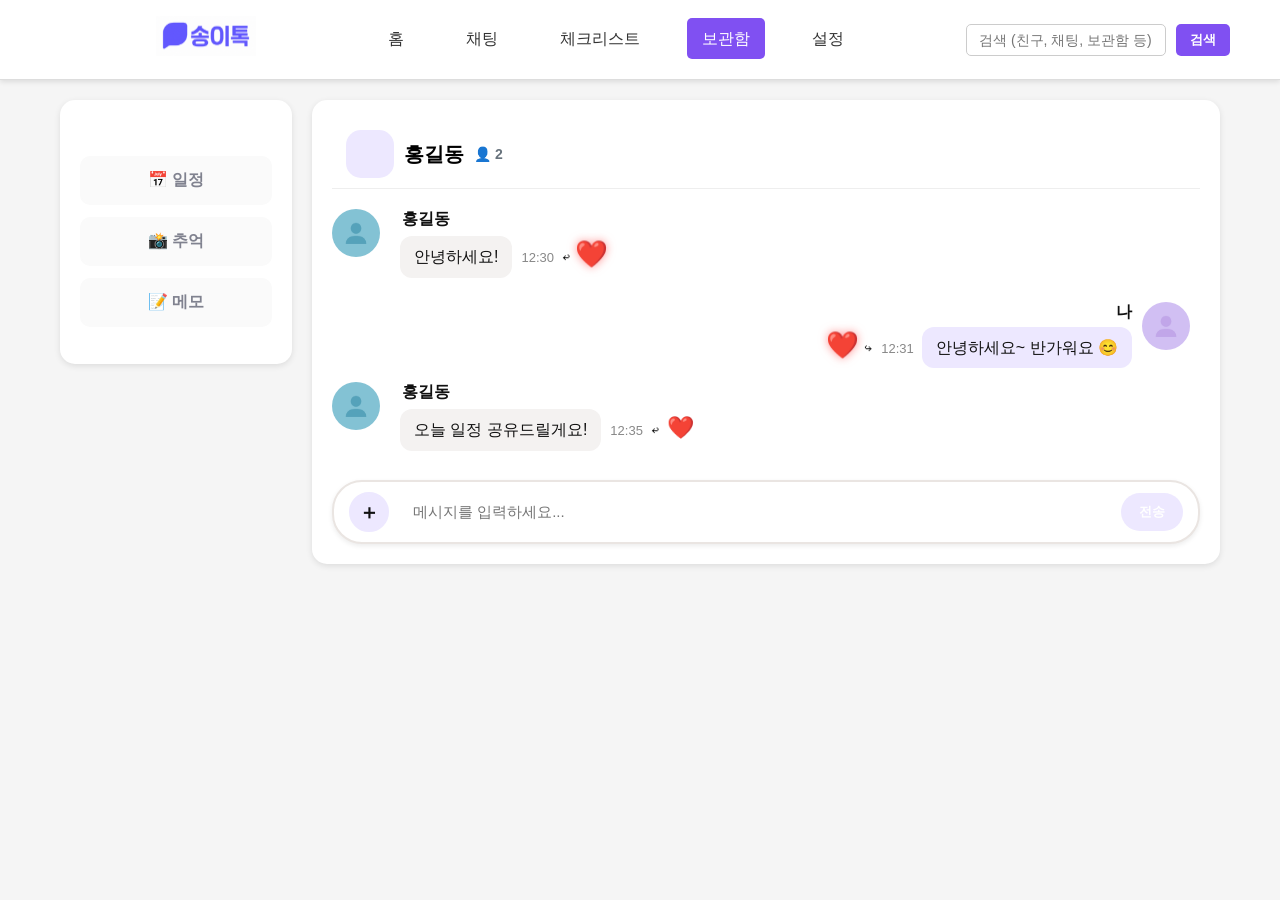
==== 9_마라탕공주들_chat_detail.html @ b8c15e9b "html 파일명 수정" ====
<!DOCTYPE html>
<html lang="ko">
<head>
  <meta charset="UTF-8">
  <title>송이톡 - 친구들과 소통하는 공간</title>
  <link rel="stylesheet" href="style.css">
  <link rel="stylesheet" href="chat_detail.css">
</head>
<body>

<!-- 네비게이션 -->
<nav>
  <div class="logo">
    <a href="9_마라탕공주들_index.html"><img src="images/9_logo.svg" alt="송이톡 로고"></a>
  </div>  
  <ul class="menu">
    <li><a href="9_마라탕공주들_index.html">홈</a></li>
    <li><a href="9_마라탕공주들_chat_list.html">채팅</a></li>
    <li><a href="9_마라탕공주들_checklist.html">체크리스트</a></li>
    <li><a href="9_마라탕공주들_history.html" class="active">보관함</a></li>
    <li><a href="9_마라탕공주들_setting.html">설정</a></li>
  </ul>
  <div class="search-container">
    <input type="text" placeholder="검색 (친구, 채팅, 보관함 등)">
    <button>검색</button>
  </div>
</nav>

<!-- 메인 컨테이너 -->
<div class="container">

  <!-- 왼쪽 사이드바 -->
  <div class="sidebar">
    <h3></h3>

    <div class="widget-box">
      <a href="checklist.html" class="widget-item">📅 일정</a>
      <a href="history.html" class="widget-item">📸 추억</a>

      <input type="checkbox" id="memo-toggle" hidden>
      <label for="memo-toggle" class="widget-item">📝 메모</label>
      <div class="memo-box">
        <textarea placeholder="메모를 작성하세요..."></textarea>
      </div>
    </div>
  </div>

  <!-- 오른쪽 채팅 영역 -->
  <div class="chat-window">
    <div class="chat-header">
      <h2>홍길동</h2>
      <div class="member-count">2</div>
    </div>

    <div class="chat-messages">
      <div class="message friend">
        <img src="images/카톡 기본프로필 사진.jpg" alt="홍길동" class="chat-img">
        
        <div class="chat-content">
          <div class="chat-name">홍길동</div>

          <div class="bubble-row">
            <div class="bubble">안녕하세요!</div>
            <div class="meta">
              <span class="time">12:30</span>
              <span class="reply">↩</span>
              <input type="checkbox" id="heart1" checked>
              <label for="heart1" class="heart">❤️</label>
            </div>
          </div>
        </div>
      </div>
    </div>

      <div class="message me">
        <img src="images/profile.jpg" alt="홍길동" class="chat-img">

        <div class="chat-content">
          <div class="chat-name">나</div>

          <div class="bubble-row">
            <div class="bubble">안녕하세요~ 반가워요 😊</div>
            <div class="meta">
              <span class="time">12:31</span>
              <span class="reply">↪</span>
              <input type="checkbox" id="heart2" checked>
              <label for="heart2" class="heart">❤️</label>
            </div>
          </div>
        </div>
      </div>

      <div class="message friend">
        <img src="images/카톡 기본프로필 사진.jpg" alt="홍길동" class="chat-img">

        <div class="chat-content">
          <div class="chat-name">홍길동</div>

          <div class="bubble-row">
            <div class="bubble">오늘 일정 공유드릴게요!</div>
            <div class="meta">
              <span class="time">12:35</span>
              <span class="reply">↩</span>
              <input type="checkbox" id="heart3">
              <label for="heart3" class="heart">❤️</label>
            </div>
          </div>
        </div>
      </div>


    <div class="chat-input">
      <label for="file-upload" class="attach-btn">＋</label>
      <input type="file" id="file-upload" hidden>
      <input type="text" placeholder="메시지를 입력하세요...">
      <button class="send-btn">전송</button>
    </div>
  </div>

</div>

</body>
</html>
---- style.css ----
@import url("css/index.css");
@import url("css/chat_list.css");
@import url("css/chat_detail.css");
@import url("css/checklist.css");
@import url("css/history.css");
@import url("css/setting.css");


/* ----------------- 공통 ----------------- */
body {
  margin: 0;
  font-family: 'Pretendard', sans-serif;
  background-color: #f5f5f5;
  padding-top: 80px;
}

nav {
  position: fixed;
  top: 0;
  left: 0;
  width: 100%;
  height: 80px;
  background-color: #fff;
  display: flex;
  justify-content: space-between;
  align-items: center;
  padding: 0 50px;
  box-shadow: 0 2px 5px rgba(0,0,0,0.1);
  z-index: 1000;
}

.logo {
  font-size: 28px;
  font-weight: bold;
  color: #333;
}

.logo img {
  width: 40%;
  min-width: 100px;
  margin-left: 100px;
}

.menu {
  display: flex;
  gap: 70px;
  list-style: none;
  margin: 0;
  padding: 0;
}


.menu li a {
  text-decoration: none;
  color: #333;
  font-weight: 500;
  padding: 12px 15px;
  transition: all 0.3s ease;
}

.menu li a:hover,
.menu li a.active {
  color: #fff;
  background-color: #8050f2;
  border-radius: 5px;
}

.search-container {
  display: flex;
  align-items: center;
  gap: 10px;
  flex-shrink: 0;
  margin-left: 20px;
}

.search-container input[type="text"] {
  padding: 7px 12px;
  border-radius: 5px;
  border: 1px solid #ccc;
}

.search-container button {
  padding: 7px 14px;
  border: none;
  background-color: #8050F2;
  color: #fff;
  border-radius: 5px;
  cursor: pointer;
  transition: all 0.3s ease;
}

.search-container button:hover {
  background-color: #8050f2;
}

/* 링크 밑줄 제거 */
a {
  text-decoration: none;
}

/* 공통 반응형 */
@media (max-width: 900px) {
  .container {
    flex-direction: column;
    align-items: center;
  }

  nav {
    padding: 0 20px;
  }
}
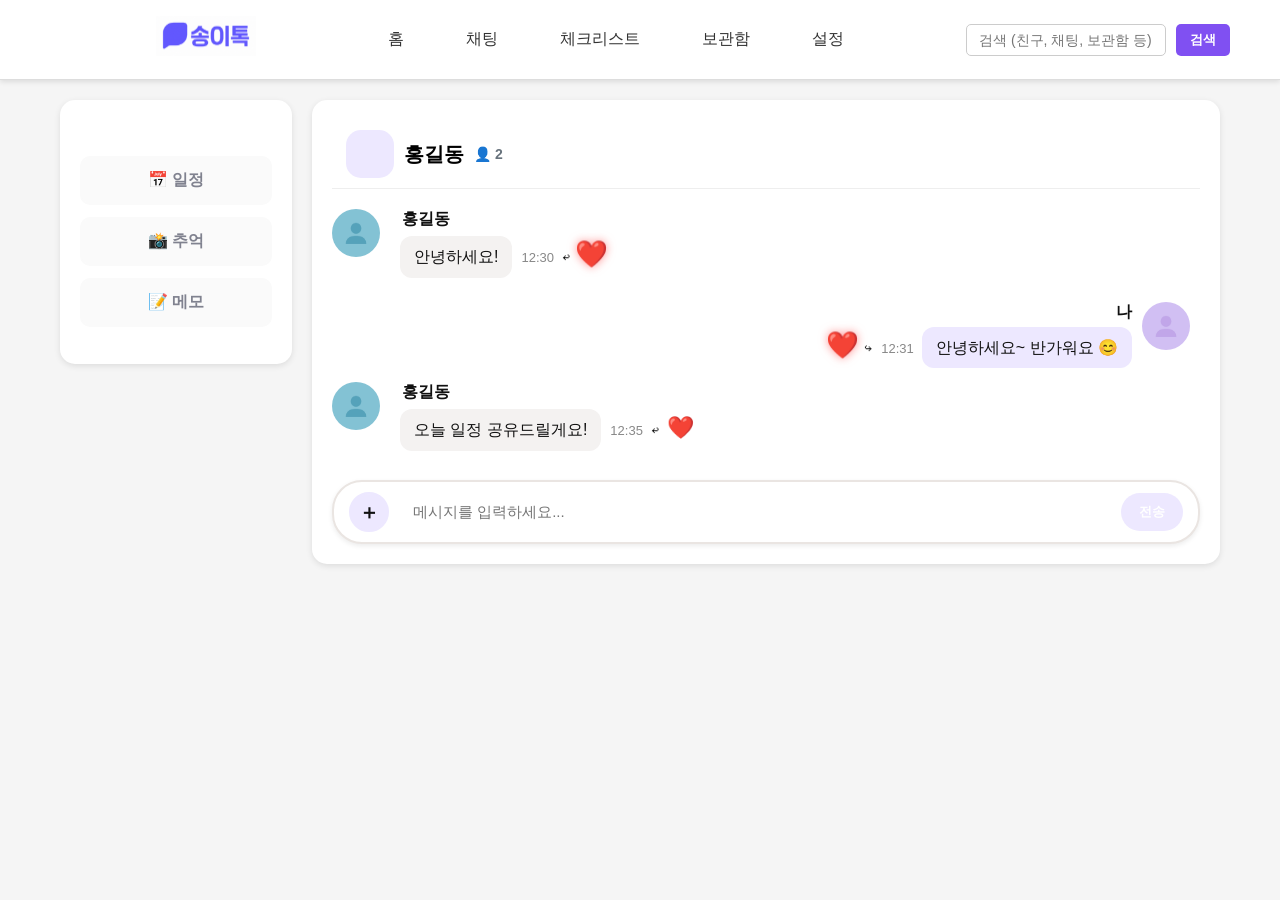
==== commit 32d94e21: "네비 하이라이트 수정" ====
--- a/9_마라탕공주들_chat_detail.html
+++ b/9_마라탕공주들_chat_detail.html
@@ -17,7 +17,7 @@
     <li><a href="9_마라탕공주들_index.html">홈</a></li>
     <li><a href="9_마라탕공주들_chat_list.html">채팅</a></li>
     <li><a href="9_마라탕공주들_checklist.html">체크리스트</a></li>
-    <li><a href="9_마라탕공주들_history.html" class="active">보관함</a></li>
+    <li><a href="9_마라탕공주들_history.html">보관함</a></li>
     <li><a href="9_마라탕공주들_setting.html">설정</a></li>
   </ul>
   <div class="search-container">
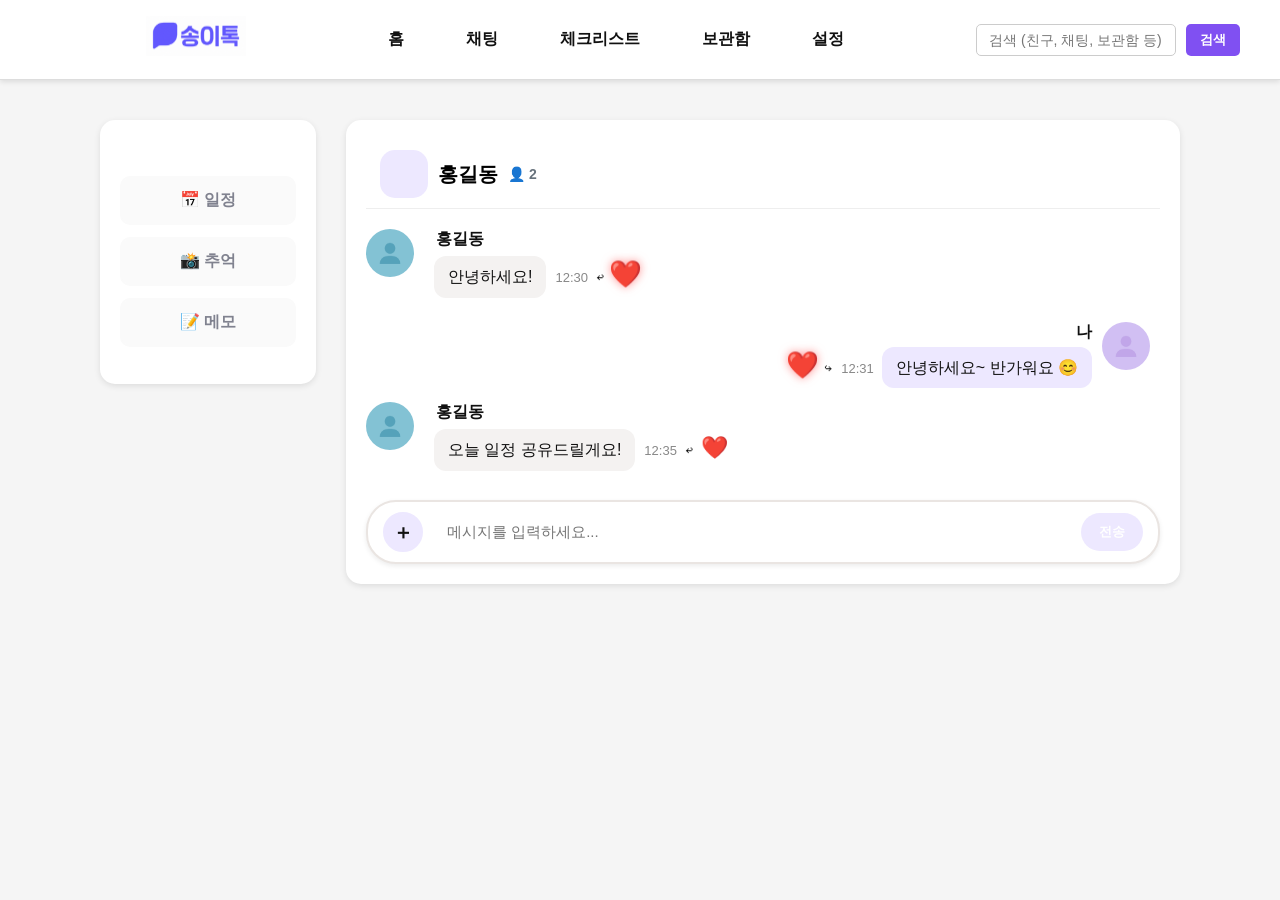
==== commit c9d60b38: "Update 9_마라탕공주들_chat_detail.html" ====
--- a/9_마라탕공주들_chat_detail.html
+++ b/9_마라탕공주들_chat_detail.html
@@ -3,8 +3,8 @@
 <head>
   <meta charset="UTF-8">
   <title>송이톡 - 친구들과 소통하는 공간</title>
-  <link rel="stylesheet" href="style.css">
-  <link rel="stylesheet" href="chat_detail.css">
+  <link rel="stylesheet" href="9_마라탕공주들_style.css">
+  <link rel="stylesheet" href="9_마라탕공주들_chat_detail.css">
 </head>
 <body>
 
@@ -34,8 +34,8 @@
     <h3></h3>
 
     <div class="widget-box">
-      <a href="checklist.html" class="widget-item">📅 일정</a>
-      <a href="history.html" class="widget-item">📸 추억</a>
+      <a href="9_마라탕공주들_checklist.html" class="widget-item">📅 일정</a>
+      <a href="9_마라탕공주들_history.html" class="widget-item">📸 추억</a>
 
       <input type="checkbox" id="memo-toggle" hidden>
       <label for="memo-toggle" class="widget-item">📝 메모</label>
@@ -54,7 +54,7 @@
 
     <div class="chat-messages">
       <div class="message friend">
-        <img src="images/카톡 기본프로필 사진.jpg" alt="홍길동" class="chat-img">
+        <img src="images/9_카톡 기본프로필 사진.jpg" alt="홍길동" class="chat-img">
         
         <div class="chat-content">
           <div class="chat-name">홍길동</div>
@@ -73,7 +73,7 @@
     </div>
 
       <div class="message me">
-        <img src="images/profile.jpg" alt="홍길동" class="chat-img">
+        <img src="images/9_profile.jpg" alt="홍길동" class="chat-img">
 
         <div class="chat-content">
           <div class="chat-name">나</div>
@@ -91,7 +91,7 @@
       </div>
 
       <div class="message friend">
-        <img src="images/카톡 기본프로필 사진.jpg" alt="홍길동" class="chat-img">
+        <img src="images/9_카톡 기본프로필 사진.jpg" alt="홍길동" class="chat-img">
 
         <div class="chat-content">
           <div class="chat-name">홍길동</div>
--- a/9_마라탕공주들_style.css
+++ b/9_마라탕공주들_style.css
@@ -0,0 +1,111 @@
+@import url("css/9_마라탕공주들_index.css");
+@import url("css/9_마라탕공주들_chat_list.css");
+@import url("css/9_마라탕공주들_chat_detail.css");
+@import url("css/9_마라탕공주들_checklist.css");
+@import url("css/9_마라탕공주들_history.css");
+@import url("css/9_마라탕공주들_setting.css");
+
+
+/* ----------------- 공통 ----------------- */
+body {
+  margin: 0;
+  font-family: 'Pretendard', sans-serif;
+  background-color: #f5f5f5;
+  padding-top: 80px;
+}
+
+nav {
+  position: fixed;
+  top: 0;
+  left: 0;
+  width: 100%;
+  height: 80px;
+  background-color: #fff;
+  display: flex;
+  justify-content: space-between;
+  align-items: center;
+  padding: 0 50px;
+  box-shadow: 0 2px 5px rgba(0,0,0,0.1);
+  z-index: 1000;
+}
+
+.logo {
+  font-size: 28px;
+  font-weight: bold;
+  color: #333;
+}
+
+.logo img {
+  width: 40%;
+  min-width: 100px;
+  margin-left: 100px;
+}
+
+.menu {
+  display: flex;
+  gap: 70px;
+  list-style: none;
+  margin: 0;
+  padding: 0;
+}
+
+
+.menu li a {
+  text-decoration: none;
+  color: #333;
+  font-weight: 500;
+  padding: 12px 15px;
+  transition: all 0.3s ease;
+}
+
+.menu li a:hover,
+.menu li a.active {
+  color: #fff;
+  background-color: #8050f2;
+  border-radius: 5px;
+}
+
+.search-container {
+  display: flex;
+  align-items: center;
+  gap: 10px;
+  flex-shrink: 0;
+  margin-left: 20px;
+}
+
+.search-container input[type="text"] {
+  padding: 7px 12px;
+  border-radius: 5px;
+  border: 1px solid #ccc;
+}
+
+.search-container button {
+  padding: 7px 14px;
+  border: none;
+  background-color: #8050F2;
+  color: #fff;
+  border-radius: 5px;
+  cursor: pointer;
+  transition: all 0.3s ease;
+}
+
+.search-container button:hover {
+  background-color: #8050f2;
+}
+
+/* 링크 밑줄 제거 */
+a {
+  text-decoration: none;
+}
+
+/* 공통 반응형 */
+@media (max-width: 900px) {
+  .container {
+    flex-direction: column;
+    align-items: center;
+  }
+
+  nav {
+    padding: 0 20px;
+  }
+}
--- a/9_마라탕공주들_chat_detail.css
+++ b/9_마라탕공주들_chat_detail.css
@@ -0,0 +1,390 @@
+/* ===== 전체 레이아웃 ===== */
+.container {
+  display: flex;
+  align-items: flex-start;
+  justify-content: center;
+  gap: 30px;
+  padding: 40px 60px;
+  box-sizing: border-box;
+}
+
+/* ===== 네비게이션 ===== */
+nav {
+  display: flex;
+  align-items: center;
+  justify-content: space-between;
+  padding: 14px 40px;
+  background-color: #fff;
+  border-bottom: 1px solid #ddd;
+  overflow: visible; 
+  flex-wrap: nowrap; 
+  box-sizing: border-box;
+}
+
+nav .logo {
+  display: flex;
+  align-items: center;
+  justify-content: center;
+}
+nav .logo img {
+  height: 50px;
+  border-radius: 6px;
+  padding: 6px;
+  flex-shrink: 0;
+}
+
+
+nav .menu {
+  display: flex;
+  list-style: none;
+  gap: 32px;
+  margin: 0;
+  padding: 0;
+  flex-shrink: 0;
+}
+
+nav .menu a {
+  text-decoration: none;
+  color: #111;
+  font-weight: 600;
+  font-size: 16px;
+}
+nav .menu a:hover {
+  color: #8050F2;
+}
+
+/* 검색창 */
+.search-container {
+  overflow: visible;
+  white-space: nowrap;
+}
+
+.search-container input {
+  width: 200px;
+  font-size: 14px;
+  box-sizing: border-box;
+}
+
+.search-container button {
+  font-weight: 600;
+  flex-shrink: 0;
+  white-space: nowrap;
+}
+
+.sidebar {
+  flex: 0 0 20%;
+  max-width: 280px;
+  background-color: #ffffff;
+  border-radius: 15px;
+  padding: 25px 20px;
+  box-shadow: 0 2px 6px rgba(0,0,0,0.1);
+  display: flex;
+  flex-direction: column;
+  align-items: center;
+}
+
+.widget-box {
+  display: flex;
+  flex-direction: column;
+  gap: 12px;
+  width: 100%;
+}
+
+.widget-item {
+  background-color: #fafafa;
+  border: 2px solid #fafafa;
+  border-radius: 10px;
+  text-align: center;
+  padding: 12px 0;
+  font-weight: 600;
+  color: #80828f;
+  transition: all 0.25s ease;
+  cursor: pointer;
+}
+
+.widget-item:hover {
+  background-color: #8050F2;
+  transform: scale(1.03);
+  color:#fff
+}
+
+.memo-box {
+  max-height: 0;
+  overflow: hidden;
+  transition: max-height 0.4s ease;
+}
+
+.memo-box textarea {
+  width: 100%;
+  height: 80px;
+  margin-top: 10px;
+  padding: 10px;
+  border-radius: 8px;
+  border: 1px solid #8050F2;
+  resize: none;
+  outline: none;
+  box-sizing: border-box; 
+}
+
+#memo-toggle:checked + label + .memo-box {
+  max-height: 200px;
+}
+
+.chat-window {
+  flex: 1;
+  max-width: 900px;
+  background-color: #ffffff;
+  border-radius: 15px;
+  box-shadow: 0 2px 6px rgba(0,0,0,0.1);
+  padding: 20px;
+  display: flex;
+  flex-direction: column;
+}
+
+.chat-header {
+  font-weight: 700;
+  border-bottom: 1px solid #eee;
+  margin-bottom: 10px;
+  padding-bottom: 8px;
+  display: flex;
+  align-items: center;
+  gap: 10px; 
+  padding: 10px 14px;
+}
+
+.chat-header::before {
+  content: "";
+  display: inline-block;
+  width: 48px;
+  height: 48px;
+  background-color: #EDE8FF; 
+  border-radius: 15px; 
+}
+
+.chat-header h2 {
+  font-size: 20px;
+  font-weight: 600;
+  margin: 0;
+}
+
+.chat-header .member-count {
+  display: flex;
+  align-items: center;
+  gap: 4px;
+  font-size: 14px;
+  color: #67727C;
+}
+
+.chat-header .member-count::before {
+  content: "👤";
+  font-size: 14px;
+}
+
+.chat-messages {
+  flex: 1;
+  display: flex;
+  flex-direction: column;
+  gap: 15px;
+  padding: 10px 0;
+  overflow-y: auto;
+}
+
+
+.message {
+  display: flex;
+  align-items: flex-start;
+  margin-bottom: 14px;
+  gap: 10px;
+}
+
+.message.friend {
+  flex-direction: row;
+}
+
+.chat-img {
+  width: 48px;
+  height: 48px;
+  border-radius: 50%;
+  object-fit: cover;
+  margin-right: 10px;
+}
+
+
+.chat-name {
+  font-weight: 700;
+  font-size: 16px;
+  color: #111;
+  margin: 0 0 6px 2px;
+}
+
+/* 말풍선 */
+.bubble {
+  background: #F4F2F1;
+  color: #111;
+  border-radius: 12px;
+  padding: 10px 14px;
+  display: inline-block;
+  max-width: 38ch;
+  line-height: 1.35;
+  white-space: pre-line;
+  word-break: keep-all;
+}
+
+.message.me {
+  display: flex;
+  flex-direction: row-reverse; 
+  align-items: flex-start;
+  gap: 10px;
+}
+
+.message.me .chat-content {
+  display: flex;
+  flex-direction: column;
+  align-items: flex-end;
+}
+
+
+.message.me .chat-name {
+  font-weight: 700;
+  font-size: 16px;
+  color: #111;
+  margin-left: 10px; 
+  margin-bottom: 4px;
+}
+
+
+.message.me .bubble {
+  background: #EDE8FF;
+  color: #111;
+  border-radius: 12px;
+  padding: 10px 14px;
+  display: inline-block;
+  max-width: 38ch;
+  line-height: 1.35;
+  white-space: pre-line;
+  word-break: keep-all;
+}
+
+
+.message.me .chat-img {
+  width: 48px;
+  height: 48px;
+  border-radius: 50%;
+  object-fit: cover;
+}
+
+.bubble-row {
+  display: flex;
+  align-items: baseline;
+  gap: 8px;
+}
+
+.bubble-row input[type="checkbox"] {
+  display: none;
+}
+
+.bubble-row .meta {
+  display: contents;
+  align-items: center;
+  gap: 8px;
+  font-size: 15px;
+  color: #000;
+}
+
+.time {
+  margin-left: 1px;
+}
+
+
+.message.friend .bubble { order: 1; }
+.message.friend .time   { order: 2; }
+.message.friend .reply  { order: 3; }
+.message.friend .heart  { order: 4; }
+
+.message.me .heart  { order: 1; }
+.message.me .reply  { order: 2; }
+.message.me .time   { order: 3; }
+.message.me .bubble { order: 4; }
+
+
+.heart {
+  cursor: pointer;
+  font-size: 22px;
+  transition: transform 0.2s ease, filter 0.2s ease;
+}
+
+input[type="checkbox"]:checked + .heart {
+  color: #8050F2;
+  filter: drop-shadow(0 0 4px rgba(255, 75, 75, 0.6));
+  transform: scale(1.2);
+}
+
+.widget-item input[type="checkbox"] {
+  display: none;
+}
+
+#heart1 {
+  display: none;
+}
+
+.chat-input {
+  display: flex;
+  align-items: center;
+  justify-content: space-between;
+  gap: 10px;
+  background-color: #ffffff;
+  border: 2px solid #EAE5E2;
+  border-radius: 30px;
+  padding: 10px 15px;
+  margin-top: 15px;
+  box-shadow: 0 2px 5px rgba(0,0,0,0.08);
+}
+
+.chat-input input[type="text"] {
+  flex: 1;
+  padding: 10px 14px;
+  border: none;
+  background-color: transparent;
+  outline: none;
+  font-size: 15px;
+}
+
+.attach-btn {
+  display: inline-flex;
+  align-items: center;
+  justify-content: center;
+  width: 36px;
+  height: 36px;
+  border-radius: 50%;
+  background-color: #EDE8FF;
+  border: 2px solid #EDE8FF;
+  color: #111;
+  font-size: 20px;
+  font-weight: bold;
+  cursor: pointer;
+  transition: all 0.2s ease;
+  line-height: 1;
+}
+.attach-btn:hover {
+  transform: scale(1.1);
+}
+
+.send-btn {
+  background-color: #EDE8FF;
+  color: #ffffff;
+  border: none;
+  padding: 10px 18px;
+  border-radius: 25px;
+  font-weight: bold;
+  cursor: pointer;
+  transition: all 0.3s ease;
+}
+.send-btn:hover {
+  background-color: #8050F2;
+}
+
+@media (max-width: 900px) {
+  .chat-window {
+    width: 100%;
+  }
+}
